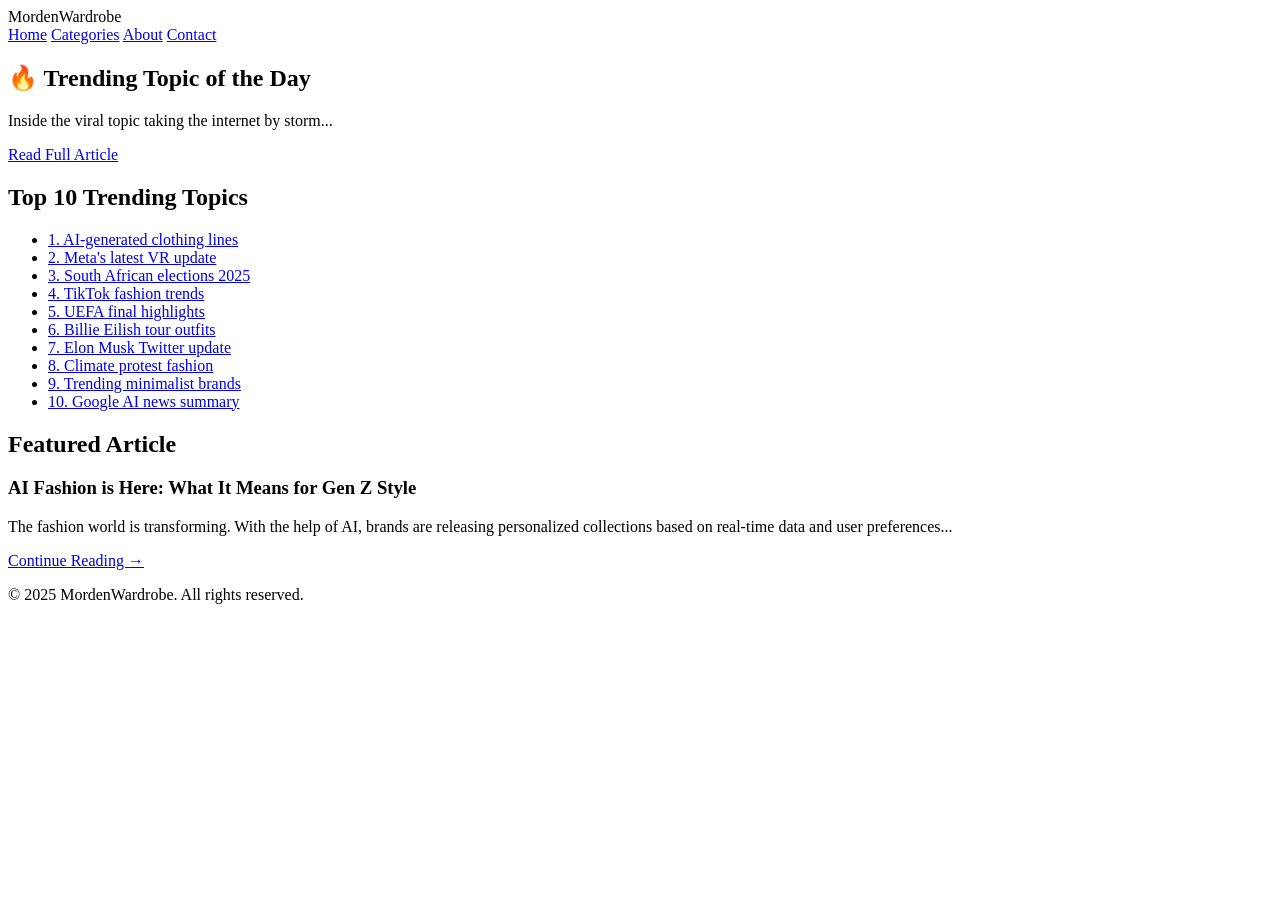
==== index.html @ 9d47760f "added file added file" ====
<!DOCTYPE html>
<html lang="en">
<head>
  <meta charset="UTF-8" />
  <meta name="viewport" content="width=device-width, initial-scale=1.0" />
  <title>MordenWardrobe — Trending Now</title>
  <link href="styles.css" rel="stylesheet" />
  <link rel="preconnect" href="https://fonts.googleapis.com">
  <link href="https://fonts.googleapis.com/css2?family=Inter:wght@400;700&display=swap" rel="stylesheet">
</head>
<body>
  <header>
    <div class="logo">MordenWardrobe</div>
    <nav>
      <a href="#">Home</a>
      <a href="#">Categories</a>
      <a href="#">About</a>
      <a href="#">Contact</a>
    </nav>
  </header>

  <section class="hero">
    <h1>🔥 Trending Topic of the Day</h1>
    <p class="hero-desc">Inside the viral topic taking the internet by storm...</p>
    <a class="read-more" href="#">Read Full Article</a>
  </section>

  <section class="trending-list">
    <h2>Top 10 Trending Topics</h2>
    <ul>
      <li><a href="#">1. AI-generated clothing lines</a></li>
      <li><a href="#">2. Meta's latest VR update</a></li>
      <li><a href="#">3. South African elections 2025</a></li>
      <li><a href="#">4. TikTok fashion trends</a></li>
      <li><a href="#">5. UEFA final highlights</a></li>
      <li><a href="#">6. Billie Eilish tour outfits</a></li>
      <li><a href="#">7. Elon Musk Twitter update</a></li>
      <li><a href="#">8. Climate protest fashion</a></li>
      <li><a href="#">9. Trending minimalist brands</a></li>
      <li><a href="#">10. Google AI news summary</a></li>
    </ul>
  </section>

  <section class="article-preview">
    <h2>Featured Article</h2>
    <h3>AI Fashion is Here: What It Means for Gen Z Style</h3>
    <p>The fashion world is transforming. With the help of AI, brands are releasing personalized collections based on real-time data and user preferences...</p>
    <a href="#">Continue Reading →</a>
  </section>

  <footer>
    <p>&copy; 2025 MordenWardrobe. All rights reserved.</p>
  </footer>
</body>
</html>
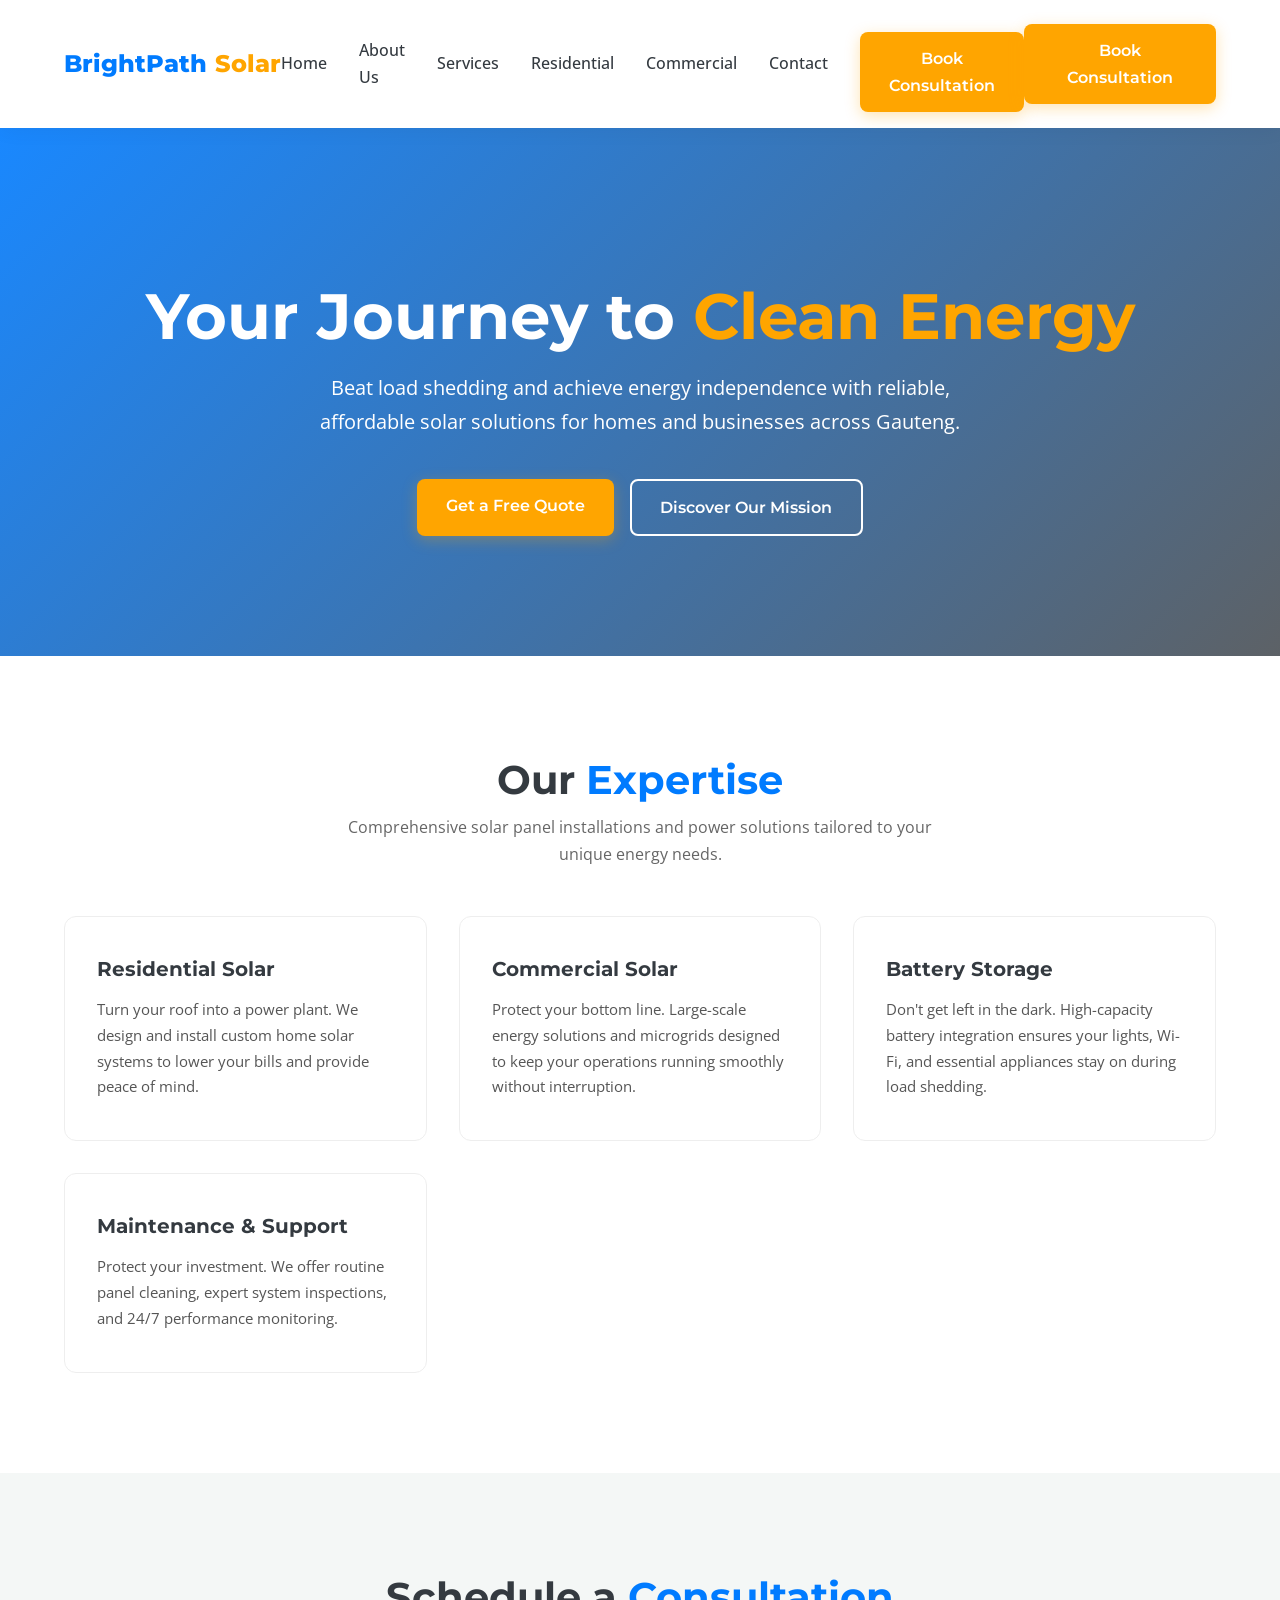
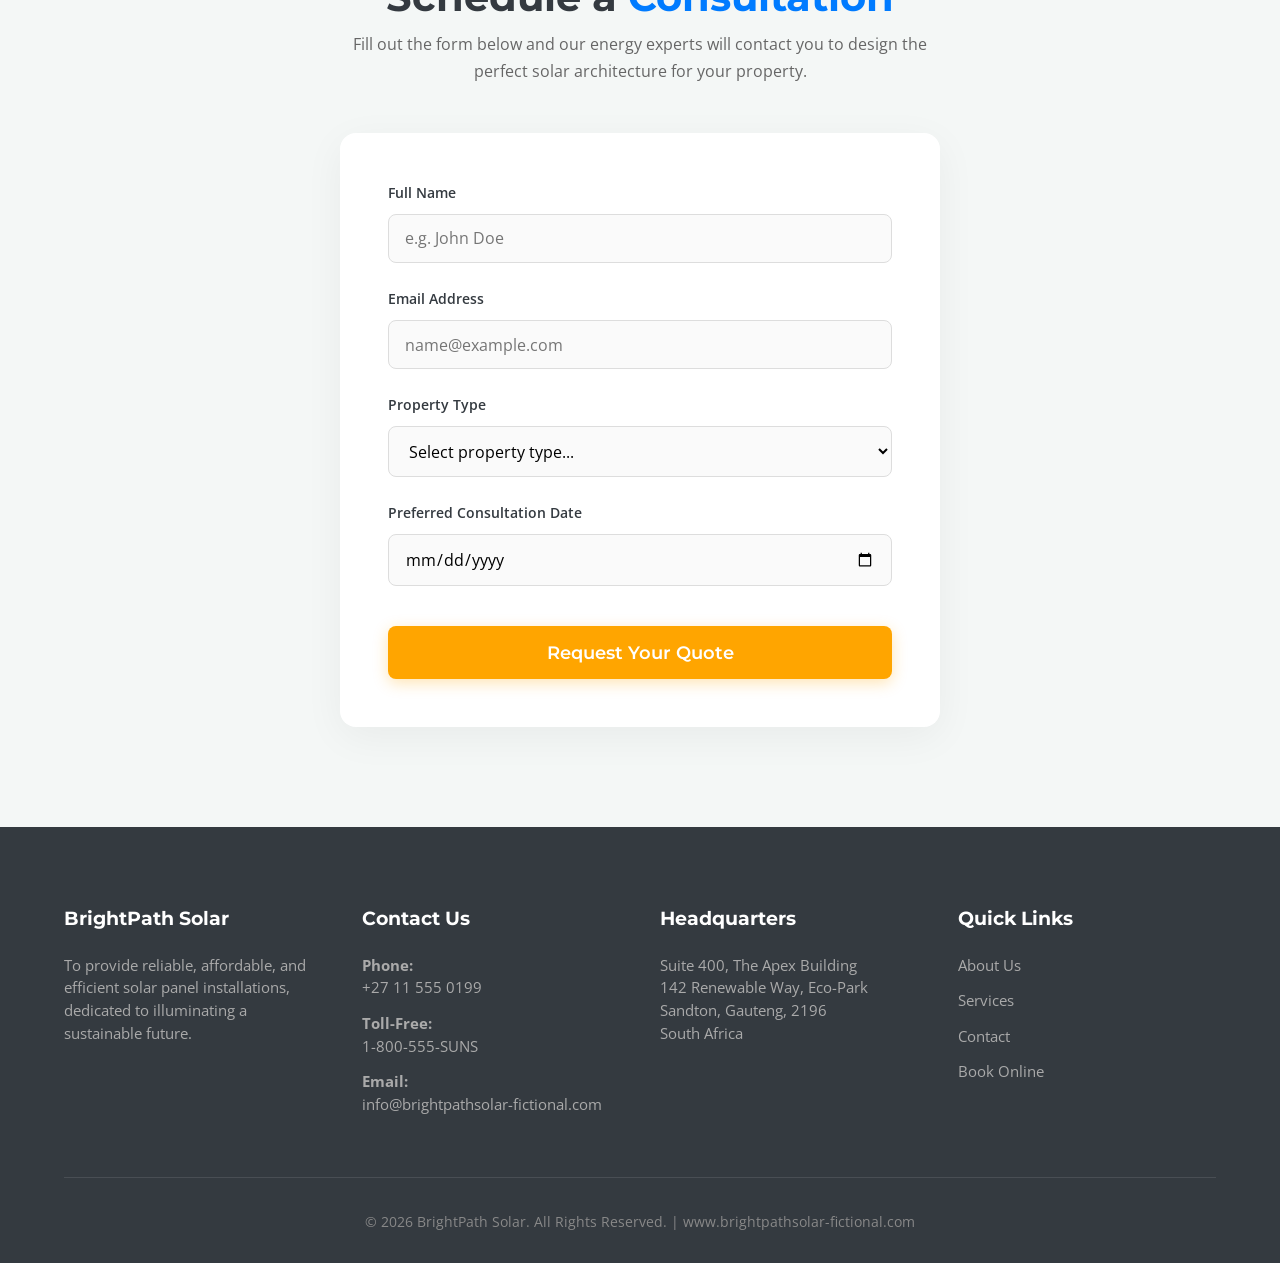
==== commit 1b860e0f: "Update index.html" ====
--- a/index.html
+++ b/index.html
@@ -1,55 +1,268 @@
 <!DOCTYPE html>
 <html lang="en">
 <head>
-  <meta charset="UTF-8" />
-  <meta name="viewport" content="width=device-width, initial-scale=1.0" />
-  <title>MordenWardrobe — Trending Now</title>
-  <link href="styles.css" rel="stylesheet" />
-  <link rel="preconnect" href="https://fonts.googleapis.com">
-  <link href="https://fonts.googleapis.com/css2?family=Inter:wght@400;700&display=swap" rel="stylesheet">
+    <meta charset="UTF-8">
+    <meta name="viewport" content="width=device-width, initial-scale=1.0">
+    <meta name="description" content="BrightPath Solar provides reliable, affordable, and efficient solar panel installations for homes and businesses in Gauteng. Start your journey to clean energy today.">
+    <meta name="keywords" content="Solar Panels, Solar Installation Sandton, Clean Energy Gauteng, Commercial Solar, Residential Solar, Load Shedding Battery Storage">
+    <meta name="author" content="BrightPath Solar">
+    <title>BrightPath Solar | Your Journey to Clean Energy</title>
+
+    <link rel="preconnect" href="https://fonts.googleapis.com">
+    <link rel="preconnect" href="https://fonts.gstatic.com" crossorigin>
+    <link href="https://fonts.googleapis.com/css2?family=Montserrat:wght@500;700;800&family=Open+Sans:wght@400;500;600&display=swap" rel="stylesheet">
+
+    <style>
+        /* Strong Branding & Variables */
+        :root {
+            --brand-blue: #007BFF;
+            --brand-orange: #FFA500;
+            --brand-green: #28A745;
+            --brand-gray: #343A40;
+            --light-bg: #F4F7F6;
+            --white: #FFFFFF;
+            --transition: all 0.3s ease-in-out;
+        }
+
+        /* Base Reset & Typography */
+        * { margin: 0; padding: 0; box-sizing: border-box; }
+        html { scroll-behavior: smooth; }
+        body { font-family: 'Open Sans', sans-serif; color: var(--brand-gray); line-height: 1.7; background-color: var(--white); overflow-x: hidden; }
+        h1, h2, h3, h4 { font-family: 'Montserrat', sans-serif; font-weight: 700; line-height: 1.2; }
+        a { text-decoration: none; color: inherit; transition: var(--transition); }
+        ul { list-style: none; }
+
+        /* Animations */
+        @keyframes fadeUp {
+            from { opacity: 0; transform: translateY(30px); }
+            to { opacity: 1; transform: translateY(0); }
+        }
+        .animate-up { animation: fadeUp 1s ease forwards; }
+
+        /* Buttons */
+        .btn { display: inline-block; padding: 0.8rem 1.8rem; border-radius: 8px; font-weight: 600; text-align: center; cursor: pointer; transition: var(--transition); border: none; font-family: 'Montserrat', sans-serif; }
+        .btn-primary { background-color: var(--brand-orange); color: var(--white); box-shadow: 0 4px 15px rgba(255, 165, 0, 0.3); }
+        .btn-primary:hover { background-color: #e69500; transform: translateY(-2px); box-shadow: 0 6px 20px rgba(255, 165, 0, 0.4); }
+        .btn-secondary { background-color: transparent; color: var(--white); border: 2px solid var(--white); }
+        .btn-secondary:hover { background-color: var(--white); color: var(--brand-gray); }
+
+        /* Navigation Header */
+        header { background-color: var(--white); padding: 1rem 5%; box-shadow: 0 2px 20px rgba(0,0,0,0.05); display: flex; justify-content: space-between; align-items: center; position: sticky; top: 0; z-index: 1000; }
+        .logo { font-size: 1.5rem; font-family: 'Montserrat', sans-serif; font-weight: 800; color: var(--brand-blue); display: flex; align-items: center; gap: 8px; z-index: 1001; }
+        .logo span { color: var(--brand-orange); }
+        
+        nav ul { display: flex; gap: 2rem; align-items: center; }
+        nav a { font-weight: 500; font-size: 1rem; color: var(--brand-gray); }
+        nav a:hover { color: var(--brand-blue); }
+        
+        .hamburger { display: none; flex-direction: column; gap: 5px; cursor: pointer; border: none; background: transparent; z-index: 1001; }
+        .hamburger span { width: 25px; height: 3px; background-color: var(--brand-gray); border-radius: 2px; transition: var(--transition); }
+
+        /* Hero Section */
+        .hero { position: relative; background: linear-gradient(135deg, rgba(0, 123, 255, 0.9), rgba(52, 58, 64, 0.8)), url('https://images.unsplash.com/photo-1509391366360-2e959784a276?auto=format&fit=crop&q=80') no-repeat center center/cover; color: var(--white); text-align: center; padding: 150px 5% 120px; }
+        .hero h1 { font-size: clamp(2.5rem, 5vw, 4rem); margin-bottom: 1rem; }
+        .hero h1 span { color: var(--brand-orange); }
+        .hero p { font-size: clamp(1rem, 2vw, 1.25rem); margin-bottom: 2.5rem; max-width: 700px; margin-inline: auto; font-weight: 400; }
+        .hero-buttons { display: flex; gap: 1rem; justify-content: center; flex-wrap: wrap; }
+
+        /* Section Global */
+        .section { padding: 100px 5%; }
+        .section-header { text-align: center; margin-bottom: 3rem; }
+        .section-header h2 { font-size: clamp(2rem, 4vw, 2.5rem); color: var(--brand-gray); }
+        .section-header h2 span { color: var(--brand-blue); }
+        .section-header p { color: #666; max-width: 600px; margin: 10px auto 0; }
+
+        /* Services Grid */
+        .grid { display: grid; grid-template-columns: repeat(auto-fit, minmax(280px, 1fr)); gap: 2rem; }
+        .card { background: var(--white); padding: 2.5rem 2rem; border-radius: 12px; text-align: left; transition: var(--transition); border: 1px solid #eee; position: relative; overflow: hidden; }
+        .card::before { content: ''; position: absolute; top: 0; left: 0; width: 100%; height: 4px; background: var(--brand-green); transform: scaleX(0); transform-origin: left; transition: var(--transition); }
+        .card:hover { transform: translateY(-5px); box-shadow: 0 15px 30px rgba(0,0,0,0.08); }
+        .card:hover::before { transform: scaleX(1); }
+        .card h3 { color: var(--brand-gray); margin-bottom: 1rem; font-size: 1.25rem; }
+        .card p { color: #555; font-size: 0.95rem; }
+
+        /* Booking Form */
+        .booking-section { background-color: var(--light-bg); }
+        .form-container { background: var(--white); padding: 3rem; border-radius: 16px; max-width: 600px; margin: 0 auto; box-shadow: 0 10px 40px rgba(0,0,0,0.05); }
+        .form-group { margin-bottom: 1.5rem; }
+        .form-group label { display: block; margin-bottom: 0.5rem; font-weight: 600; font-size: 0.9rem; color: var(--brand-gray); }
+        .form-group input, .form-group select { width: 100%; padding: 0.8rem 1rem; border: 1px solid #ddd; border-radius: 8px; font-family: 'Open Sans', sans-serif; font-size: 1rem; transition: var(--transition); background-color: #fafafa; }
+        .form-group input:focus, .form-group select:focus { outline: none; border-color: var(--brand-blue); background-color: var(--white); box-shadow: 0 0 0 3px rgba(0, 123, 255, 0.1); }
+        .form-btn { width: 100%; font-size: 1.1rem; padding: 1rem; margin-top: 1rem; }
+
+        /* Footer */
+        footer { background-color: var(--brand-gray); color: var(--white); padding: 80px 5% 30px; }
+        .footer-grid { display: grid; grid-template-columns: repeat(auto-fit, minmax(200px, 1fr)); gap: 2.5rem; margin-bottom: 3rem; }
+        .footer-grid h4 { color: var(--white); margin-bottom: 1.5rem; font-size: 1.2rem; }
+        .footer-grid p, .footer-grid a { color: #aaa; font-size: 0.95rem; margin-bottom: 0.8rem; display: block; line-height: 1.5; }
+        .footer-grid a:hover { color: var(--brand-orange); padding-left: 5px; }
+        .copyright { text-align: center; padding-top: 2rem; border-top: 1px solid rgba(255,255,255,0.1); color: #888; font-size: 0.85rem; }
+
+        /* Mobile Optimization (Media Queries) */
+        @media (max-width: 991px) {
+            .hero { padding: 120px 5% 80px; }
+            .section { padding: 80px 5%; }
+            .form-container { padding: 2rem; }
+        }
+
+        @media (max-width: 768px) {
+            .hamburger { display: flex; }
+            
+            nav { position: fixed; top: 0; left: 100%; width: 100%; height: 100vh; background-color: var(--white); display: flex; flex-direction: column; justify-content: center; align-items: center; transition: var(--transition); z-index: 1000; }
+            nav.active { left: 0; }
+            nav ul { flex-direction: column; gap: 2rem; text-align: center; }
+            nav a { font-size: 1.5rem; font-family: 'Montserrat', sans-serif; font-weight: 600; }
+            
+            .header-cta { display: none; } /* Hide book button in header on mobile to save space */
+            
+            /* Hamburger animation classes */
+            .hamburger.active span:nth-child(1) { transform: translateY(8px) rotate(45deg); }
+            .hamburger.active span:nth-child(2) { opacity: 0; }
+            .hamburger.active span:nth-child(3) { transform: translateY(-8px) rotate(-45deg); }
+        }
+    </style>
 </head>
 <body>
-  <header>
-    <div class="logo">MordenWardrobe</div>
-    <nav>
-      <a href="#">Home</a>
-      <a href="#">Categories</a>
-      <a href="#">About</a>
-      <a href="#">Contact</a>
-    </nav>
-  </header>
-
-  <section class="hero">
-    <h1>🔥 Trending Topic of the Day</h1>
-    <p class="hero-desc">Inside the viral topic taking the internet by storm...</p>
-    <a class="read-more" href="#">Read Full Article</a>
-  </section>
-
-  <section class="trending-list">
-    <h2>Top 10 Trending Topics</h2>
-    <ul>
-      <li><a href="#">1. AI-generated clothing lines</a></li>
-      <li><a href="#">2. Meta's latest VR update</a></li>
-      <li><a href="#">3. South African elections 2025</a></li>
-      <li><a href="#">4. TikTok fashion trends</a></li>
-      <li><a href="#">5. UEFA final highlights</a></li>
-      <li><a href="#">6. Billie Eilish tour outfits</a></li>
-      <li><a href="#">7. Elon Musk Twitter update</a></li>
-      <li><a href="#">8. Climate protest fashion</a></li>
-      <li><a href="#">9. Trending minimalist brands</a></li>
-      <li><a href="#">10. Google AI news summary</a></li>
-    </ul>
-  </section>
-
-  <section class="article-preview">
-    <h2>Featured Article</h2>
-    <h3>AI Fashion is Here: What It Means for Gen Z Style</h3>
-    <p>The fashion world is transforming. With the help of AI, brands are releasing personalized collections based on real-time data and user preferences...</p>
-    <a href="#">Continue Reading →</a>
-  </section>
-
-  <footer>
-    <p>&copy; 2025 MordenWardrobe. All rights reserved.</p>
-  </footer>
+
+    <header>
+        <a href="index.html" class="logo">BrightPath <span>Solar</span></a>
+        
+        <nav id="nav-menu">
+            <ul>
+                <li><a href="index.html">Home</a></li>
+                <li><a href="about.html">About Us</a></li>
+                <li><a href="services.html">Services</a></li>
+                <li><a href="residential.html">Residential</a></li>
+                <li><a href="commercial.html">Commercial</a></li>
+                <li><a href="contact.html">Contact</a></li>
+                <li style="display: block; margin-top: 1rem;" class="mobile-cta-wrapper">
+                    <a href="#booking" class="btn btn-primary" onclick="toggleMenu()">Book Consultation</a>
+                </li>
+            </ul>
+        </nav>
+
+        <a href="#booking" class="btn btn-primary header-cta">Book Consultation</a>
+        
+        <button class="hamburger" id="hamburger" aria-label="Toggle menu">
+            <span></span>
+            <span></span>
+            <span></span>
+        </button>
+    </header>
+
+    <section class="hero">
+        <div class="animate-up">
+            <h1>Your Journey to <span>Clean Energy</span></h1>
+            <p>Beat load shedding and achieve energy independence with reliable, affordable solar solutions for homes and businesses across Gauteng.</p>
+            <div class="hero-buttons">
+                <a href="#booking" class="btn btn-primary">Get a Free Quote</a>
+                <a href="about.html" class="btn btn-secondary">Discover Our Mission</a>
+            </div>
+        </div>
+    </section>
+
+    <section class="section">
+        <div class="section-header animate-up">
+            <h2>Our <span>Expertise</span></h2>
+            <p>Comprehensive solar panel installations and power solutions tailored to your unique energy needs.</p>
+        </div>
+        <div class="grid animate-up">
+            <div class="card">
+                <h3>Residential Solar</h3>
+                <p>Turn your roof into a power plant. We design and install custom home solar systems to lower your bills and provide peace of mind.</p>
+            </div>
+            <div class="card">
+                <h3>Commercial Solar</h3>
+                <p>Protect your bottom line. Large-scale energy solutions and microgrids designed to keep your operations running smoothly without interruption.</p>
+            </div>
+            <div class="card">
+                <h3>Battery Storage</h3>
+                <p>Don't get left in the dark. High-capacity battery integration ensures your lights, Wi-Fi, and essential appliances stay on during load shedding.</p>
+            </div>
+            <div class="card">
+                <h3>Maintenance & Support</h3>
+                <p>Protect your investment. We offer routine panel cleaning, expert system inspections, and 24/7 performance monitoring.</p>
+            </div>
+        </div>
+    </section>
+
+    <section id="booking" class="section booking-section">
+        <div class="section-header animate-up">
+            <h2>Schedule a <span>Consultation</span></h2>
+            <p>Fill out the form below and our energy experts will contact you to design the perfect solar architecture for your property.</p>
+        </div>
+        
+        <div class="form-container animate-up">
+            <form action="#" method="POST">
+                <div class="form-group">
+                    <label for="name">Full Name</label>
+                    <input type="text" id="name" name="name" required placeholder="e.g. John Doe">
+                </div>
+                <div class="form-group">
+                    <label for="email">Email Address</label>
+                    <input type="email" id="email" name="email" required placeholder="name@example.com">
+                </div>
+                <div class="form-group">
+                    <label for="property">Property Type</label>
+                    <select id="property" name="property">
+                        <option value="" disabled selected>Select property type...</option>
+                        <option value="residential">Residential Home</option>
+                        <option value="commercial">Commercial Business</option>
+                    </select>
+                </div>
+                <div class="form-group">
+                    <label for="date">Preferred Consultation Date</label>
+                    <input type="date" id="date" name="date" required>
+                </div>
+                <button type="submit" class="btn btn-primary form-btn">Request Your Quote</button>
+            </form>
+        </div>
+    </section>
+
+    <footer>
+        <div class="footer-grid">
+            <div>
+                <h4>BrightPath Solar</h4>
+                <p>To provide reliable, affordable, and efficient solar panel installations, dedicated to illuminating a sustainable future.</p>
+            </div>
+            <div>
+                <h4>Contact Us</h4>
+                <p><strong>Phone:</strong> <a href="tel:+27115550199">+27 11 555 0199</a></p>
+                <p><strong>Toll-Free:</strong> <a href="tel:18005557867">1-800-555-SUNS</a></p>
+                <p><strong>Email:</strong> <a href="mailto:info@brightpathsolar-fictional.com">info@brightpathsolar-fictional.com</a></p>
+            </div>
+            <div>
+                <h4>Headquarters</h4>
+                <p>Suite 400, The Apex Building<br>
+                142 Renewable Way, Eco-Park<br>
+                Sandton, Gauteng, 2196<br>
+                South Africa</p>
+            </div>
+            <div>
+                <h4>Quick Links</h4>
+                <a href="about.html">About Us</a>
+                <a href="services.html">Services</a>
+                <a href="contact.html">Contact</a>
+                <a href="#booking">Book Online</a>
+            </div>
+        </div>
+        <div class="copyright">
+            &copy; 2026 BrightPath Solar. All Rights Reserved. | www.brightpathsolar-fictional.com
+        </div>
+    </footer>
+
+    <script>
+        const hamburger = document.getElementById('hamburger');
+        const navMenu = document.getElementById('nav-menu');
+
+        function toggleMenu() {
+            hamburger.classList.toggle('active');
+            navMenu.classList.toggle('active');
+            // Prevent scrolling when menu is open
+            document.body.style.overflow = navMenu.classList.contains('active') ? 'hidden' : 'auto';
+        }
+
+        hamburger.addEventListener('click', toggleMenu);
+    </script>
 </body>
 </html>
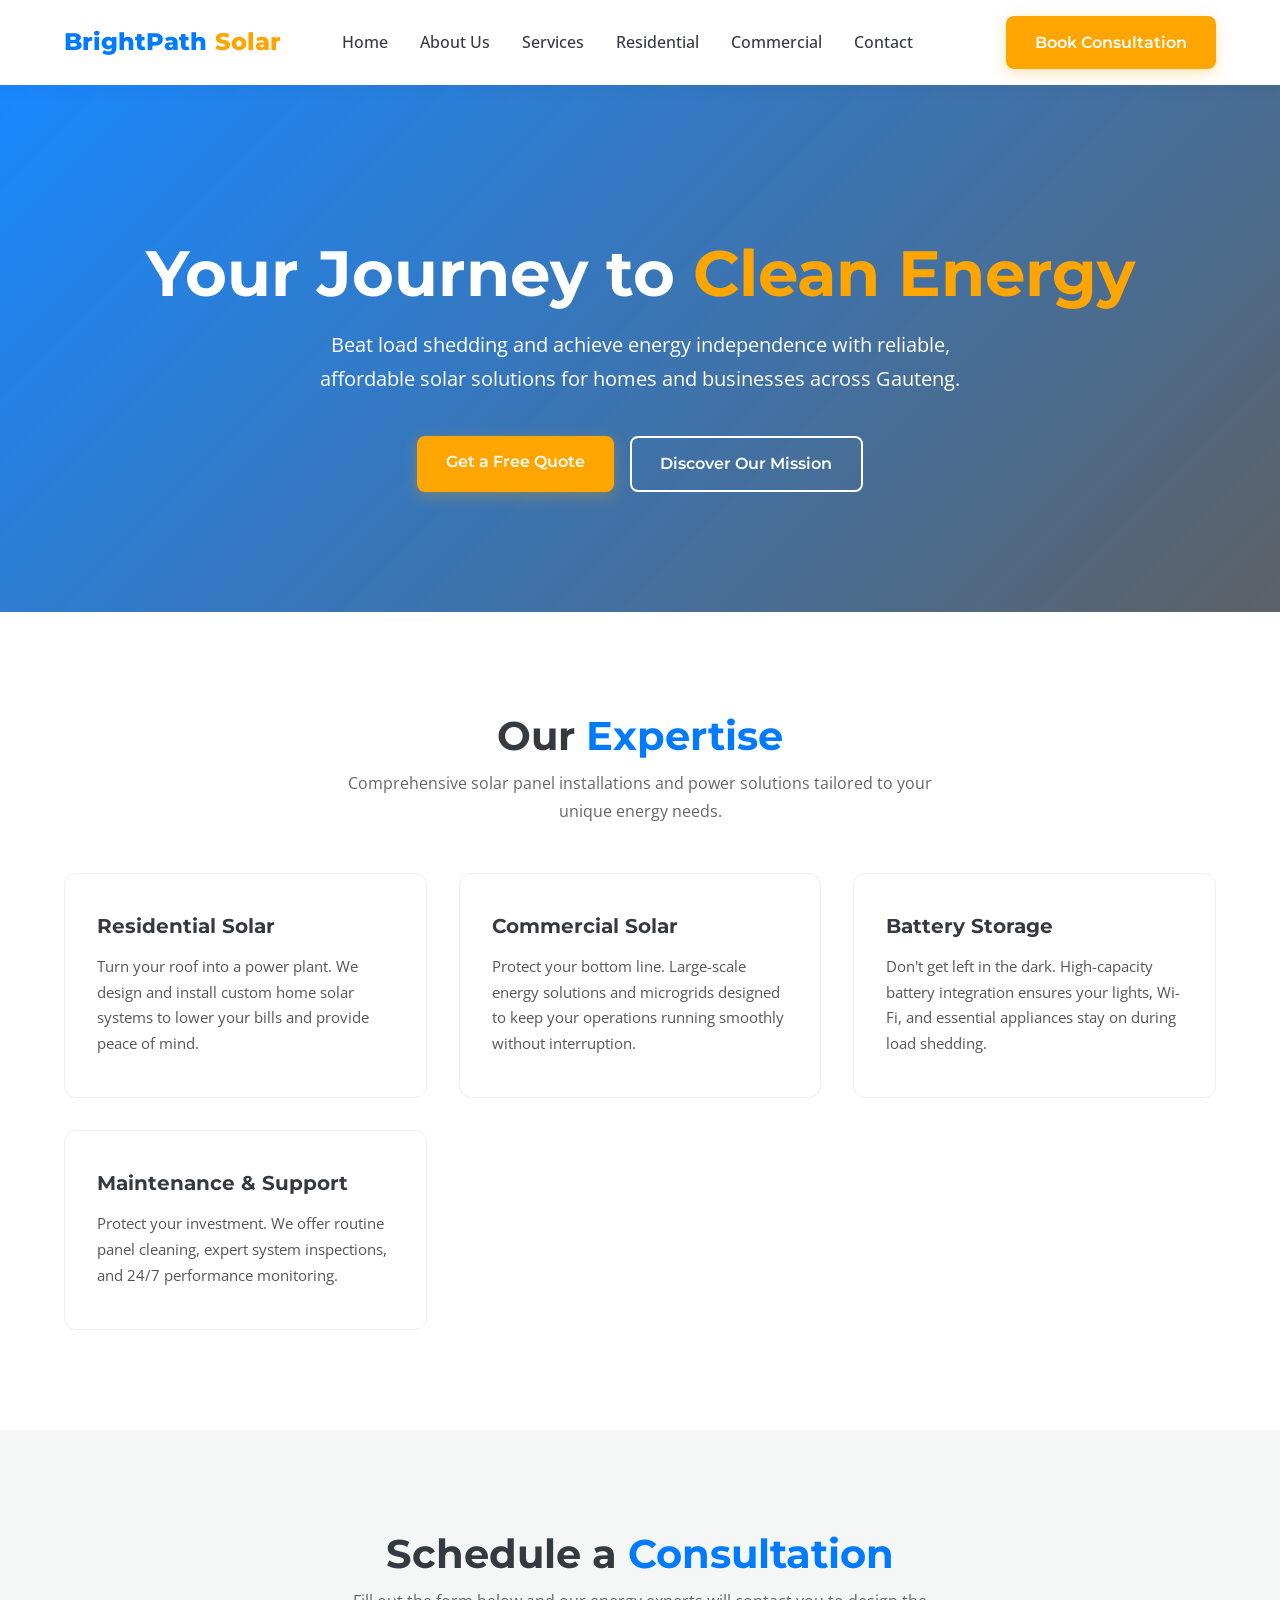
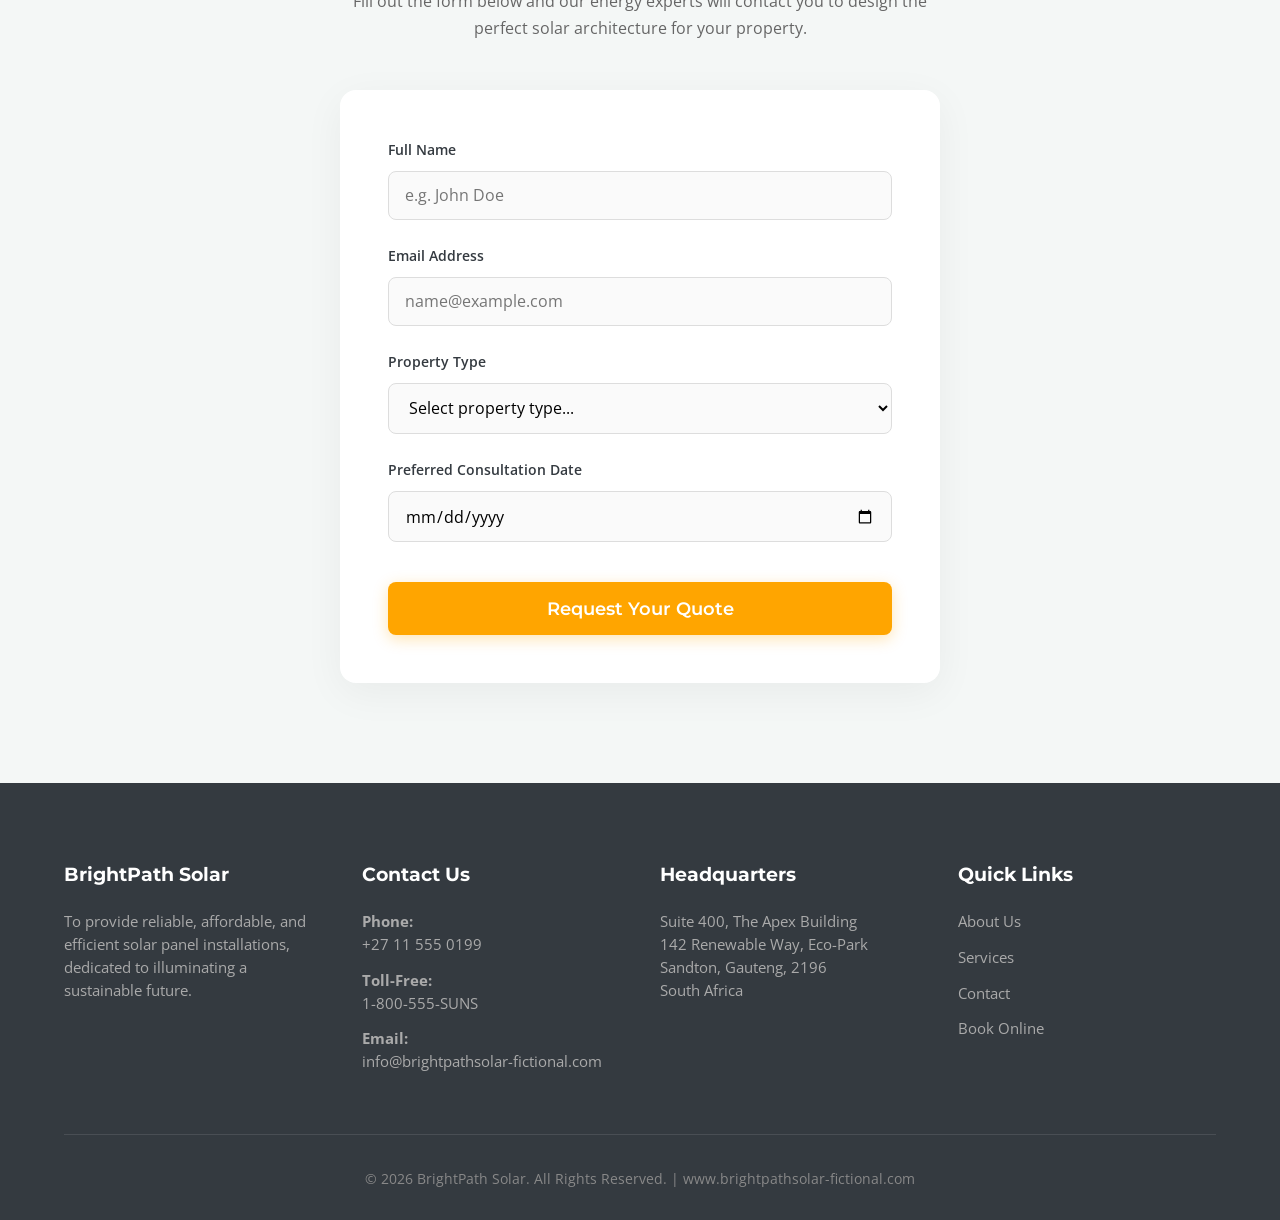
==== commit 5d8ac4b0: "Remove Book Consultation button from mobile menu Removed the Book Consultation button from the mobil" ====
--- a/index.html
+++ b/index.html
@@ -135,9 +135,7 @@
                 <li><a href="residential.html">Residential</a></li>
                 <li><a href="commercial.html">Commercial</a></li>
                 <li><a href="contact.html">Contact</a></li>
-                <li style="display: block; margin-top: 1rem;" class="mobile-cta-wrapper">
-                    <a href="#booking" class="btn btn-primary" onclick="toggleMenu()">Book Consultation</a>
-                </li>
+                <li style="display: block; margin-top: 1rem;" class="mobile-cta-wrapper"></li>
             </ul>
         </nav>
 
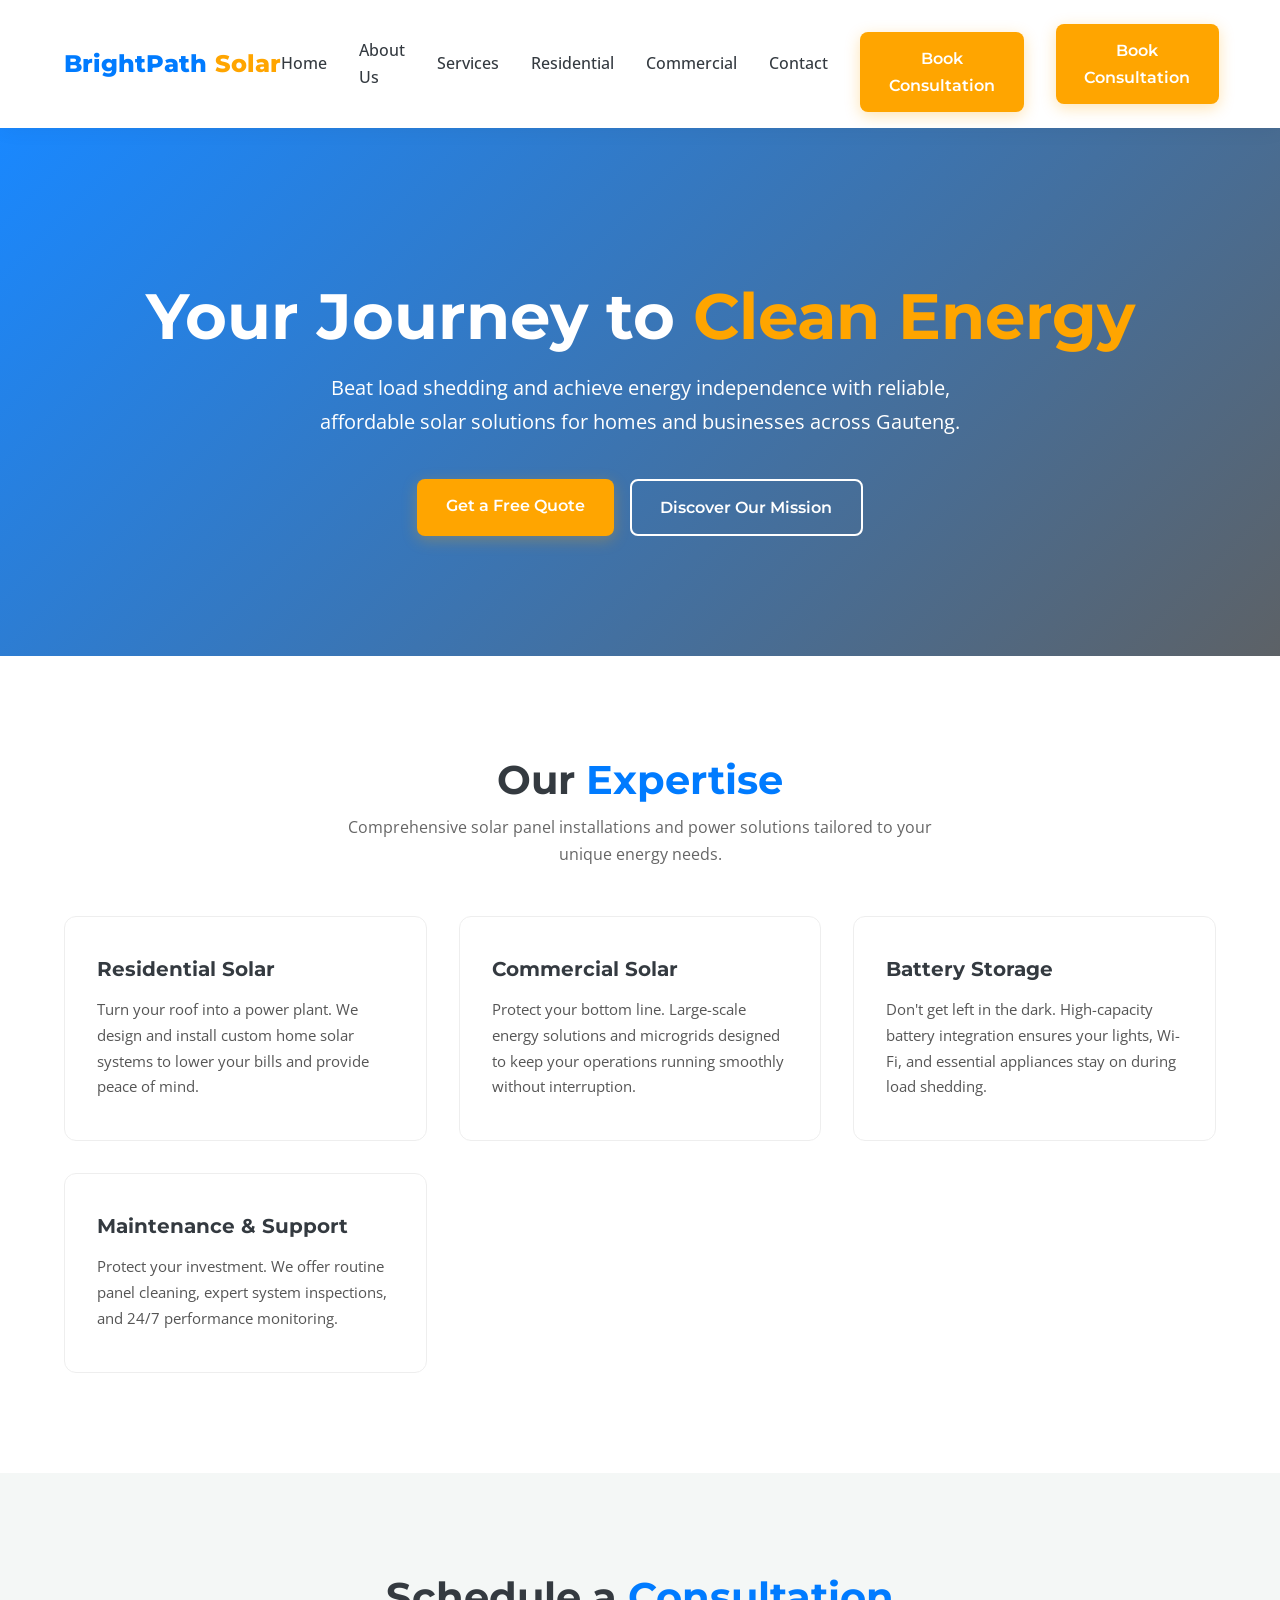
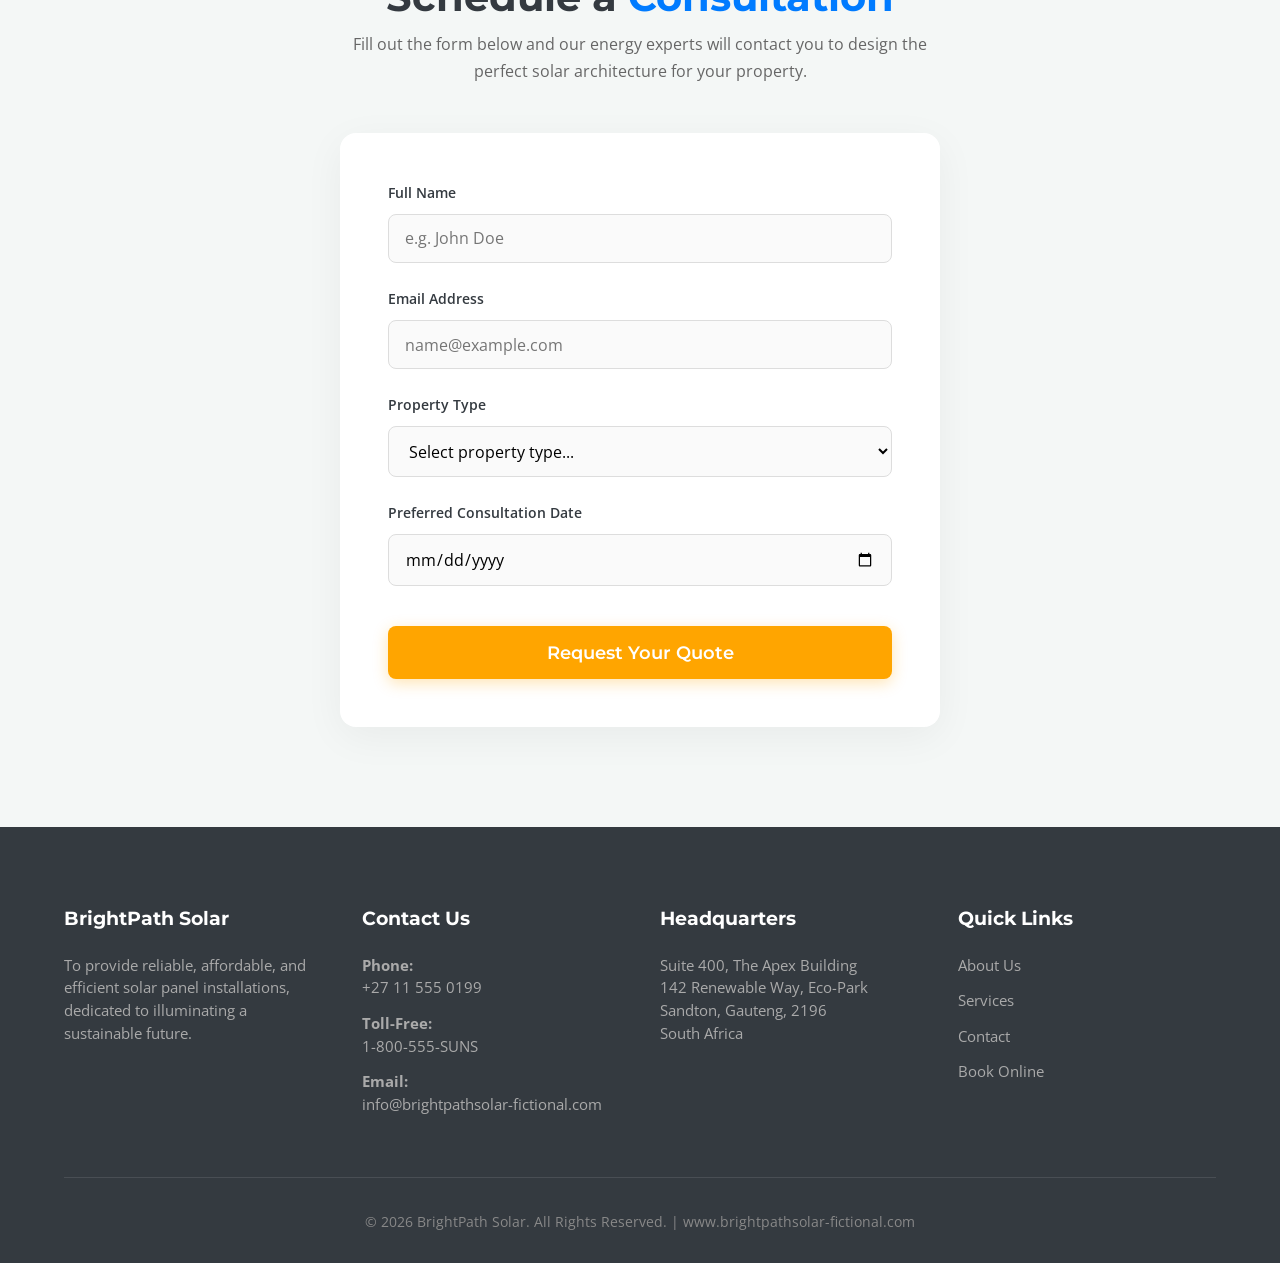
==== commit d5e84ca6: "Add 'Book Consultation' button to mobile menu" ====
--- a/index.html
+++ b/index.html
@@ -135,7 +135,12 @@
                 <li><a href="residential.html">Residential</a></li>
                 <li><a href="commercial.html">Commercial</a></li>
                 <li><a href="contact.html">Contact</a></li>
-                <li style="display: block; margin-top: 1rem;" class="mobile-cta-wrapper"></li>
+                <li style="display: block; margin-top: 1rem;" class="mobile-cta-wrapper">
+                    <a href="#booking" class="btn btn-primary" onclick="toggleMenu()">Book Consultation</a>
+                </li>
+                <li style="display: block; margin-top: 1rem;" class="mobile-cta-wrapper">
+                </li>
+                
             </ul>
         </nav>
 
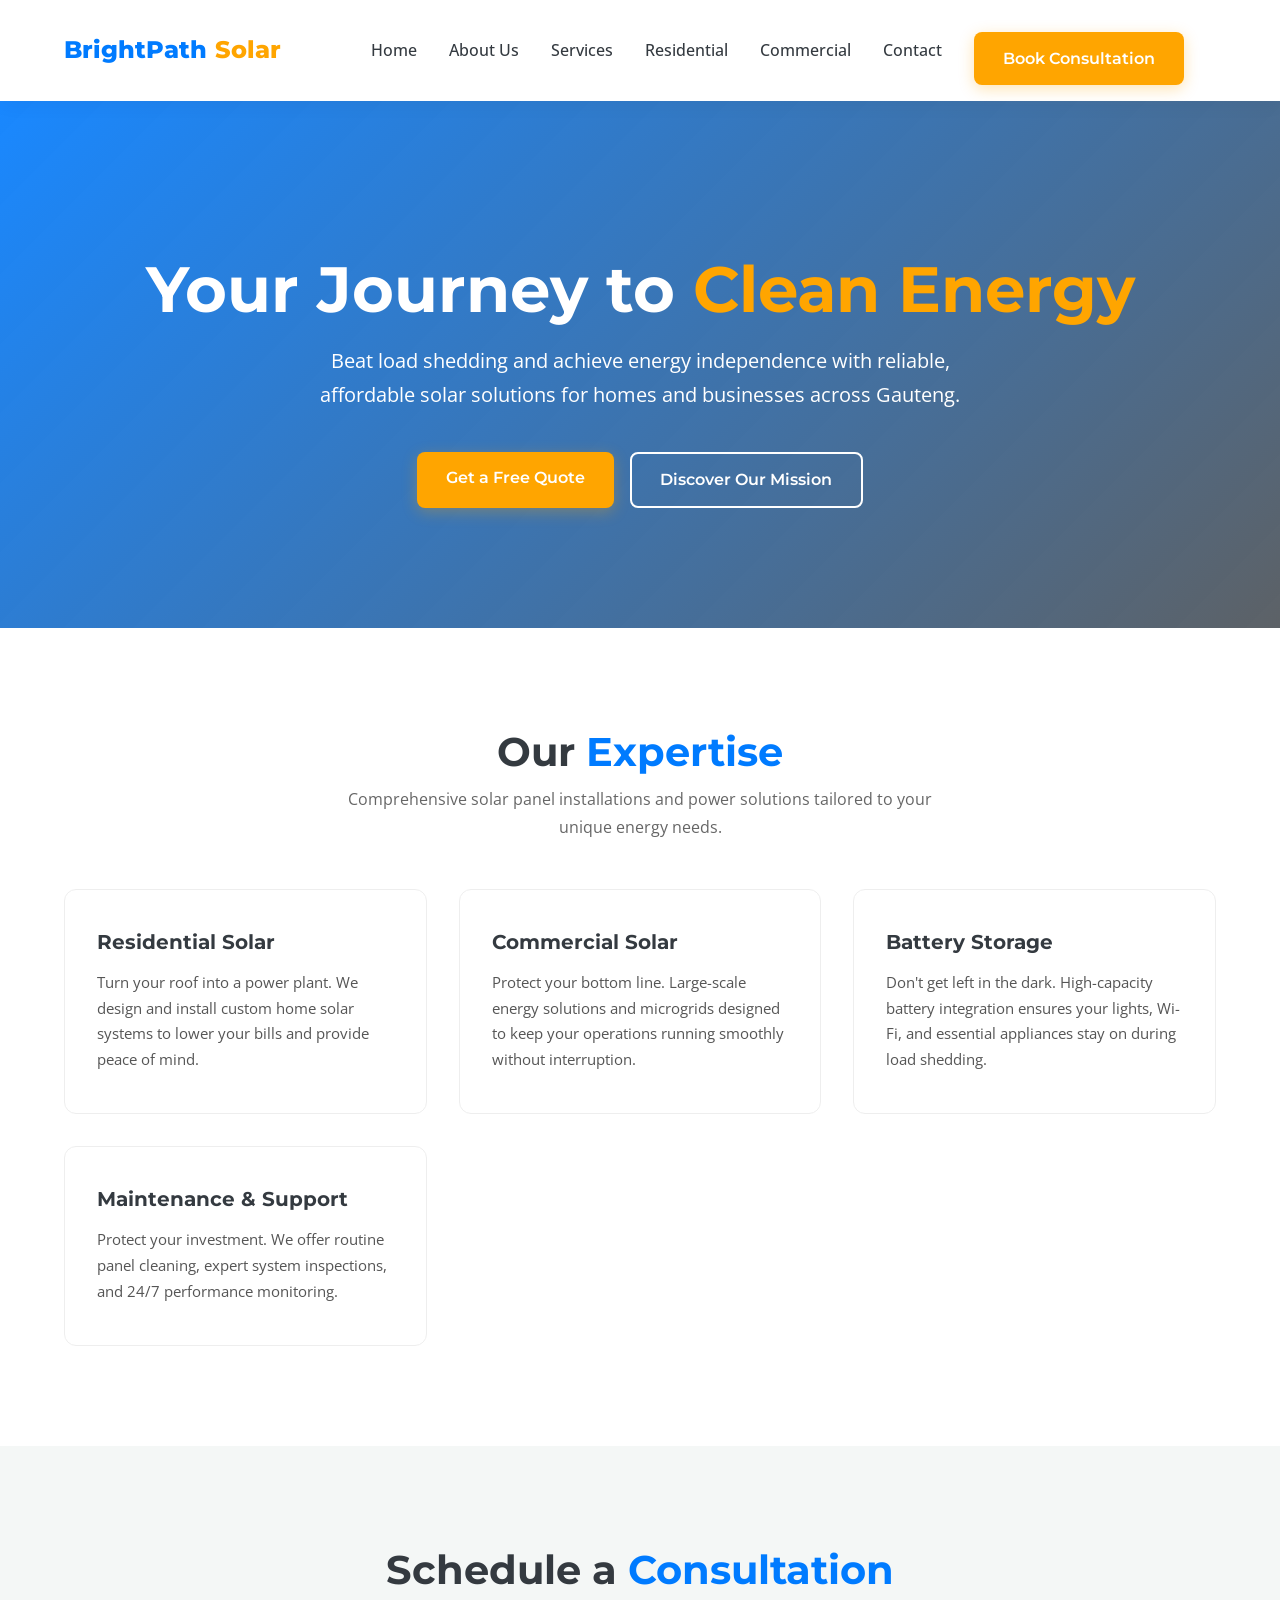
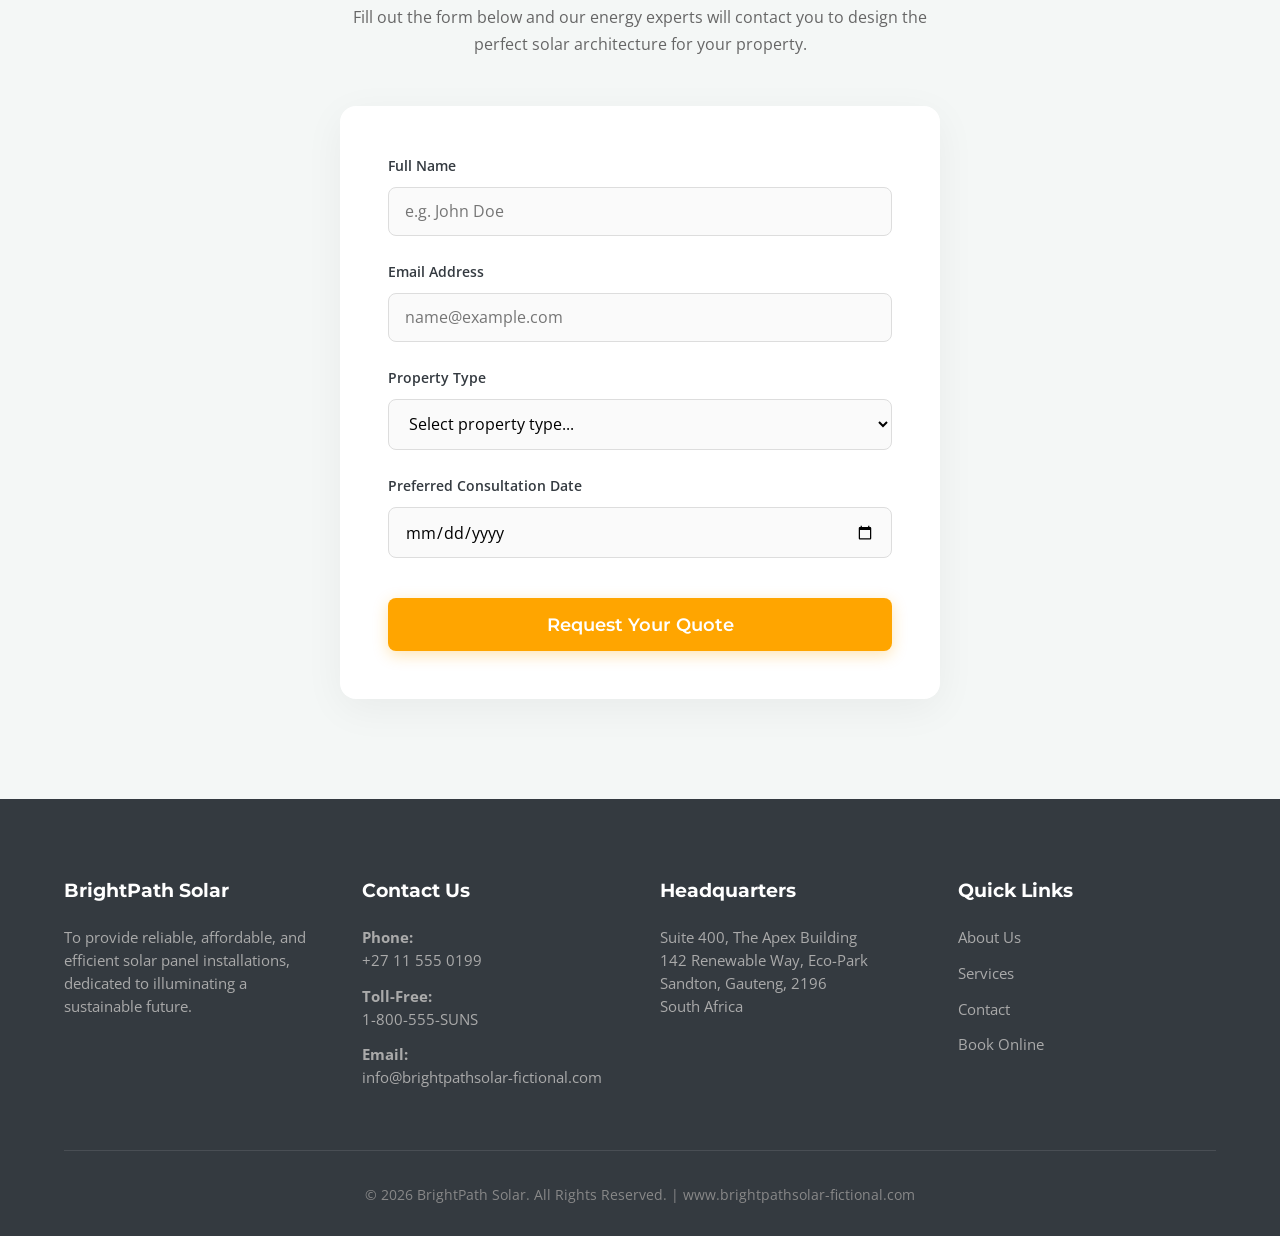
==== commit 981dd38e: "Remove Book Consultation link from index.html" ====
--- a/index.html
+++ b/index.html
@@ -144,7 +144,6 @@
             </ul>
         </nav>
 
-        <a href="#booking" class="btn btn-primary header-cta">Book Consultation</a>
         
         <button class="hamburger" id="hamburger" aria-label="Toggle menu">
             <span></span>
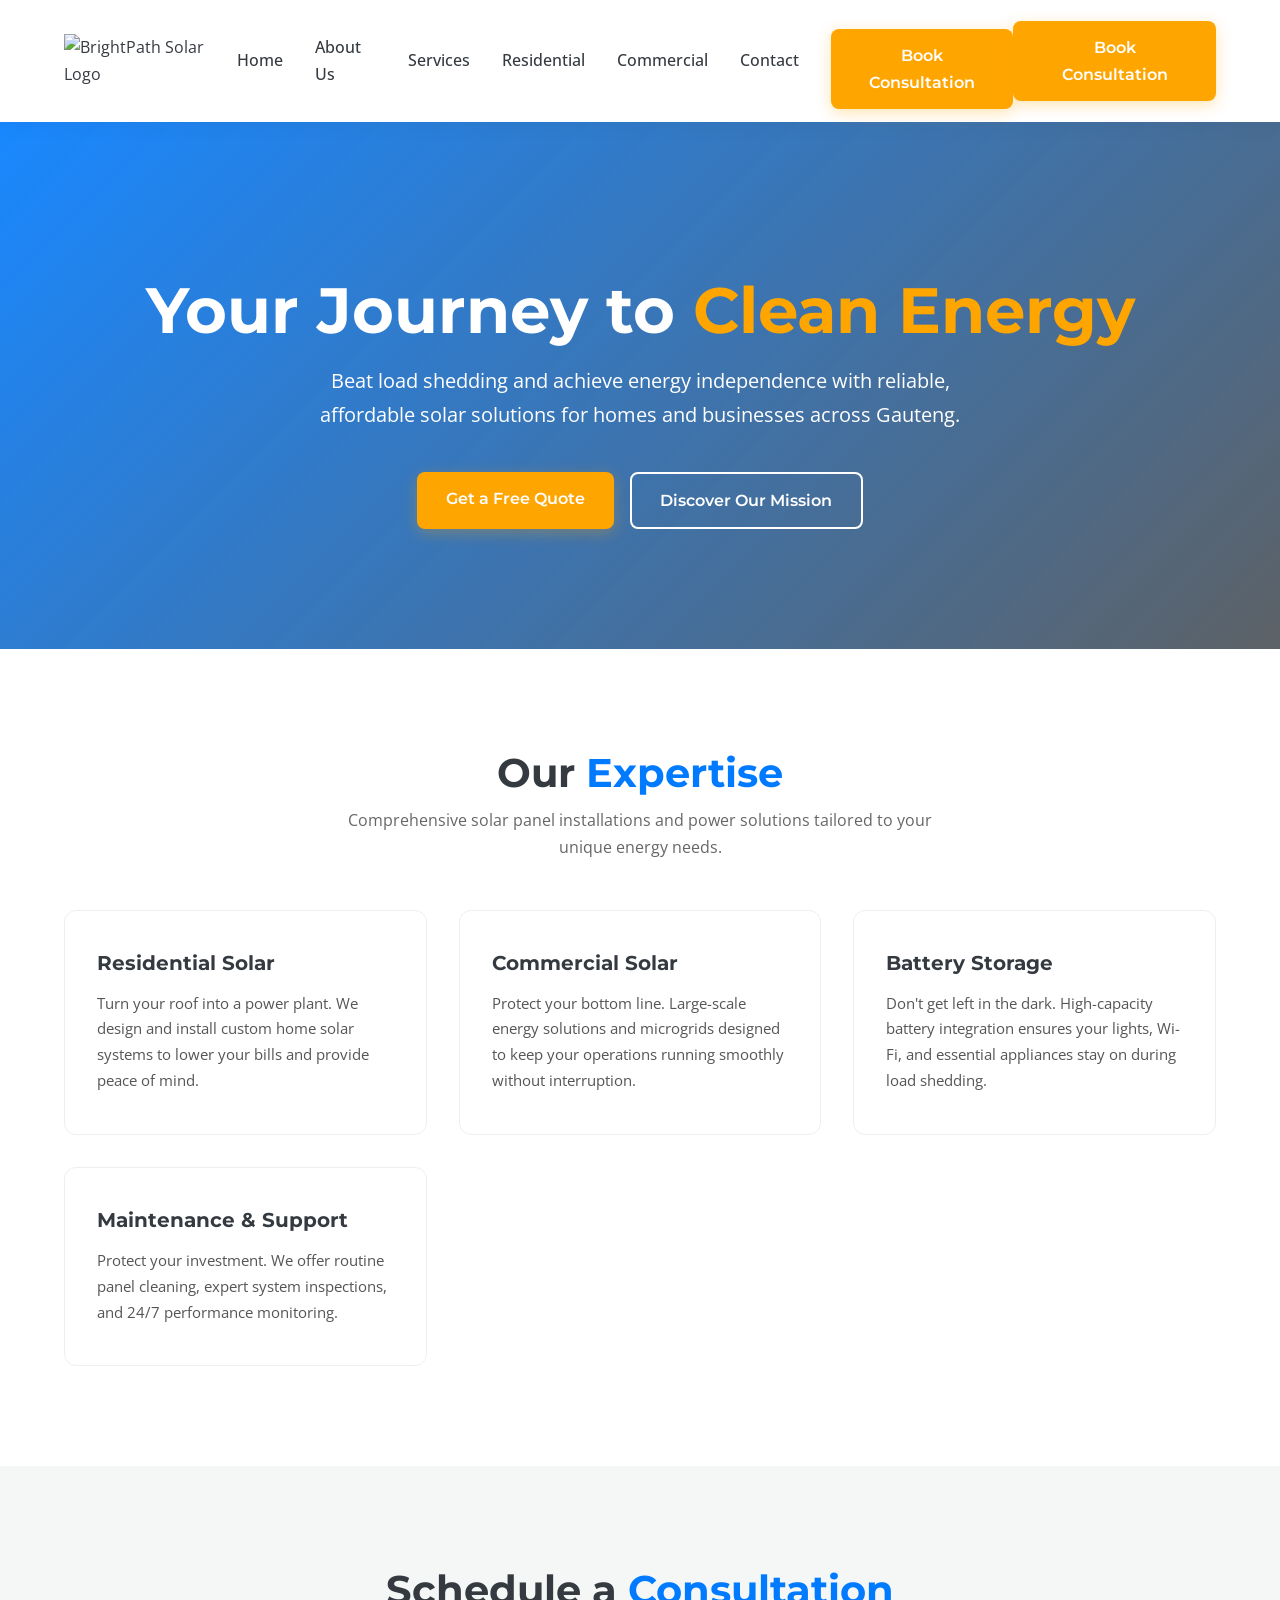
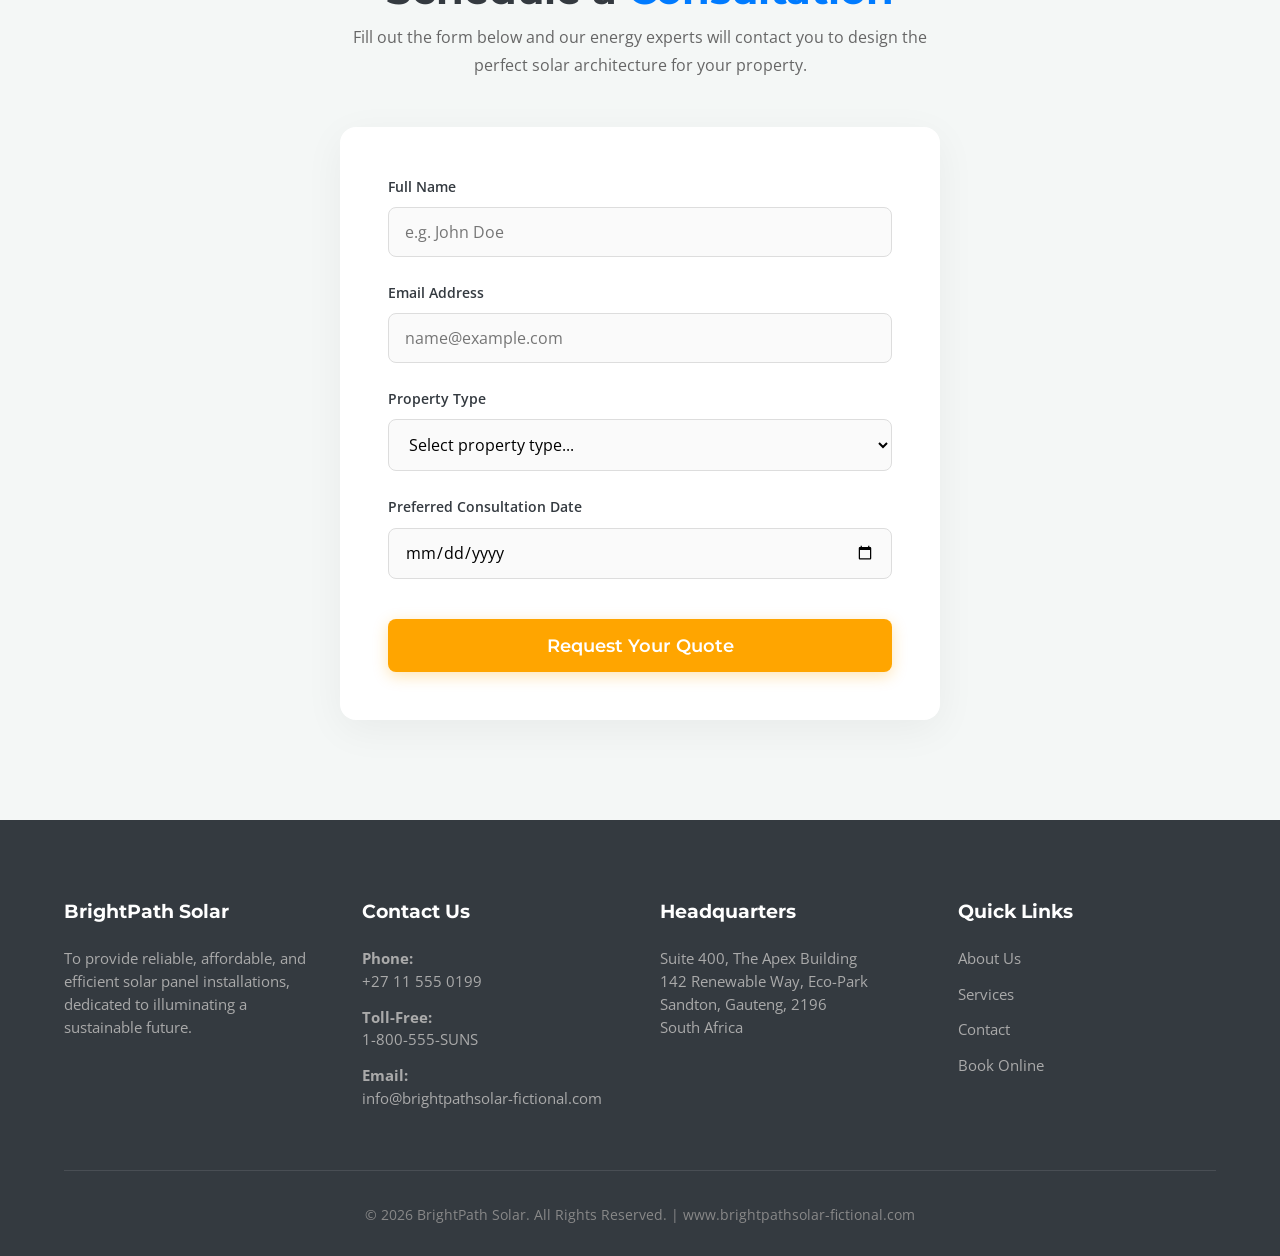
==== commit ee40e2cd: "Replace logo text with image in header Updated the header to include a logo image and adjusted style" ====
--- a/index.html
+++ b/index.html
@@ -46,10 +46,10 @@
         .btn-secondary { background-color: transparent; color: var(--white); border: 2px solid var(--white); }
         .btn-secondary:hover { background-color: var(--white); color: var(--brand-gray); }
 
-        /* Navigation Header */
-        header { background-color: var(--white); padding: 1rem 5%; box-shadow: 0 2px 20px rgba(0,0,0,0.05); display: flex; justify-content: space-between; align-items: center; position: sticky; top: 0; z-index: 1000; }
-        .logo { font-size: 1.5rem; font-family: 'Montserrat', sans-serif; font-weight: 800; color: var(--brand-blue); display: flex; align-items: center; gap: 8px; z-index: 1001; }
-        .logo span { color: var(--brand-orange); }
+        /* Navigation Header with Logo Image */
+        header { background-color: var(--white); padding: 0.8rem 5%; box-shadow: 0 2px 20px rgba(0,0,0,0.05); display: flex; justify-content: space-between; align-items: center; position: sticky; top: 0; z-index: 1000; height: auto; }
+        .logo { display: flex; align-items: center; max-width: 250px; z-index: 1001; }
+        .logo img { max-height: 70px; width: auto; display: block; object-fit: contain; }
         
         nav ul { display: flex; gap: 2rem; align-items: center; }
         nav a { font-weight: 500; font-size: 1rem; color: var(--brand-gray); }
@@ -103,10 +103,12 @@
             .hero { padding: 120px 5% 80px; }
             .section { padding: 80px 5%; }
             .form-container { padding: 2rem; }
+            .logo img { max-height: 60px; }
         }
 
         @media (max-width: 768px) {
             .hamburger { display: flex; }
+            header { padding: 0.8rem 5%; }
             
             nav { position: fixed; top: 0; left: 100%; width: 100%; height: 100vh; background-color: var(--white); display: flex; flex-direction: column; justify-content: center; align-items: center; transition: var(--transition); z-index: 1000; }
             nav.active { left: 0; }
@@ -119,13 +121,17 @@
             .hamburger.active span:nth-child(1) { transform: translateY(8px) rotate(45deg); }
             .hamburger.active span:nth-child(2) { opacity: 0; }
             .hamburger.active span:nth-child(3) { transform: translateY(-8px) rotate(-45deg); }
+            
+            .logo img { max-height: 55px; }
         }
     </style>
 </head>
 <body>
 
     <header>
-        <a href="index.html" class="logo">BrightPath <span>Solar</span></a>
+        <a href="index.html" class="logo">
+            <img src="logo.jpg" alt="BrightPath Solar Logo" title="BrightPath Solar">
+        </a>
         
         <nav id="nav-menu">
             <ul>
@@ -138,12 +144,10 @@
                 <li style="display: block; margin-top: 1rem;" class="mobile-cta-wrapper">
                     <a href="#booking" class="btn btn-primary" onclick="toggleMenu()">Book Consultation</a>
                 </li>
-                <li style="display: block; margin-top: 1rem;" class="mobile-cta-wrapper">
-                </li>
-                
             </ul>
         </nav>
 
+        <a href="#booking" class="btn btn-primary header-cta">Book Consultation</a>
         
         <button class="hamburger" id="hamburger" aria-label="Toggle menu">
             <span></span>
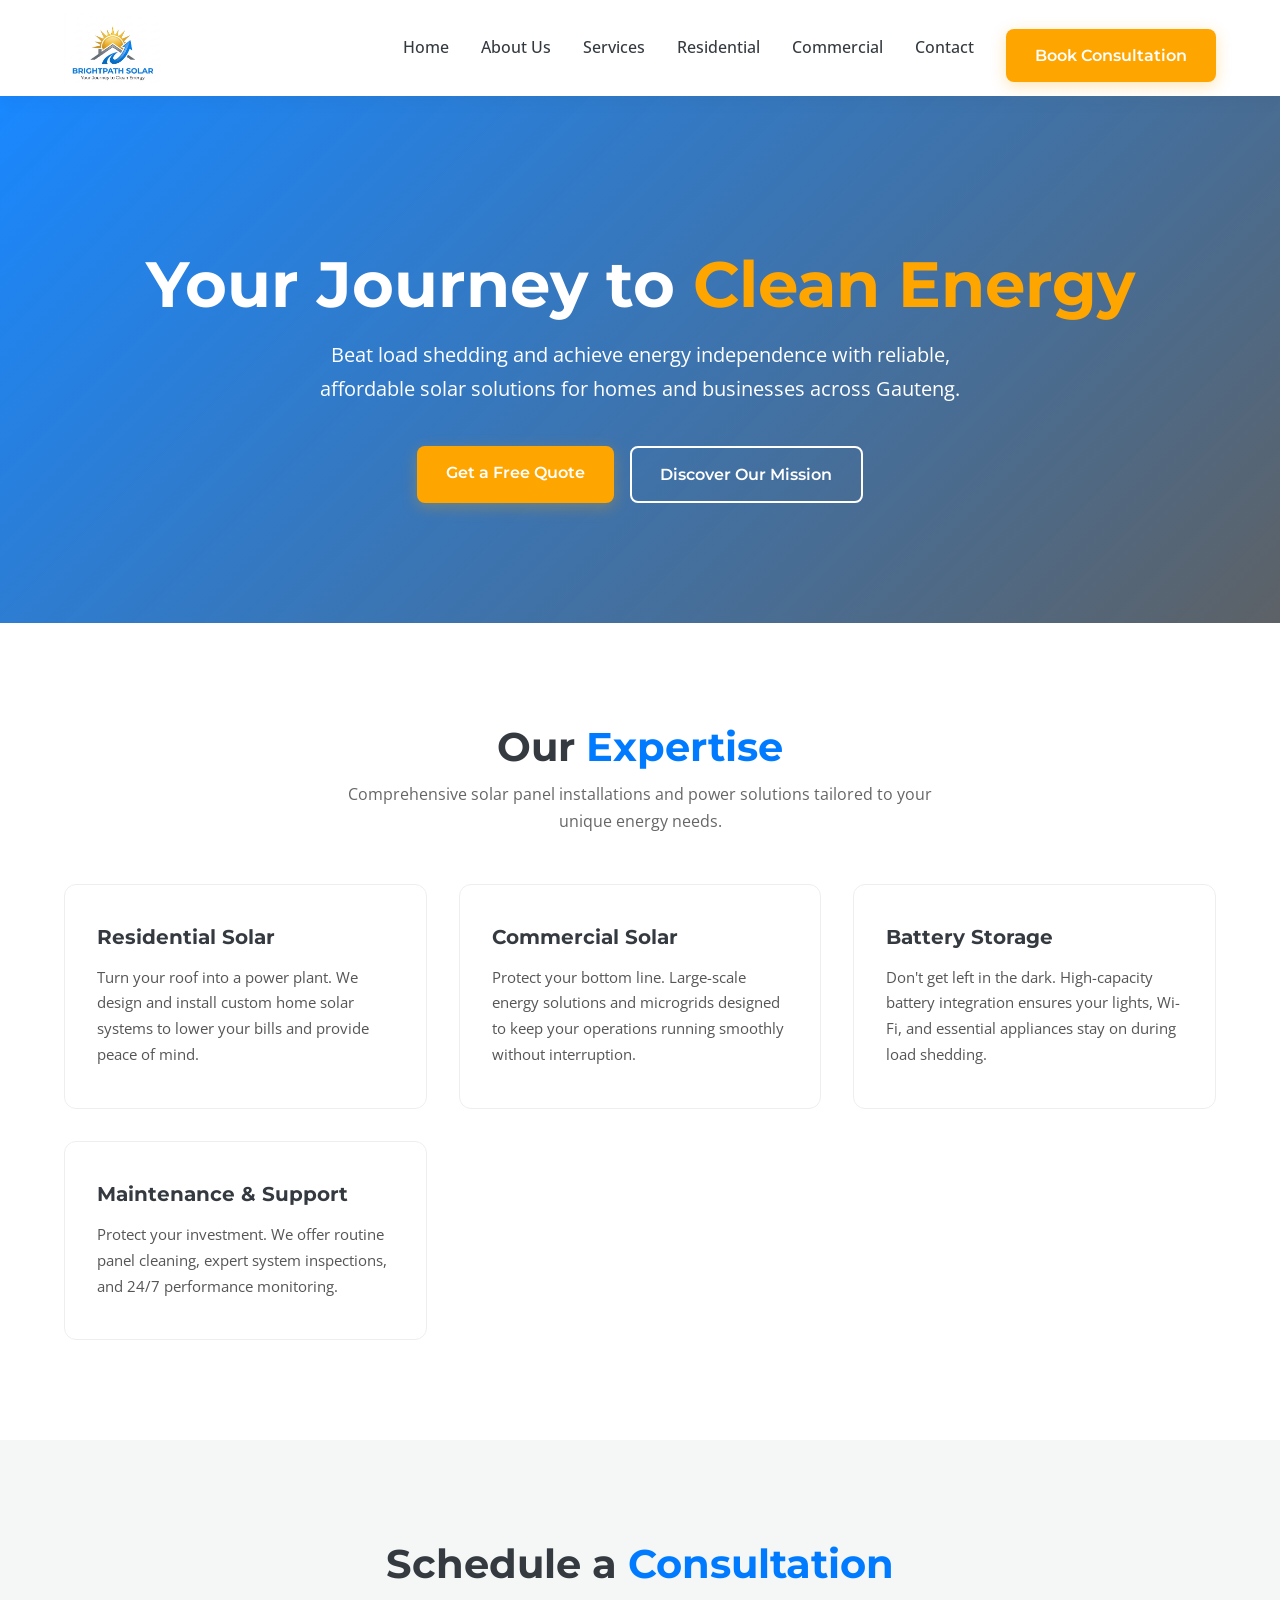
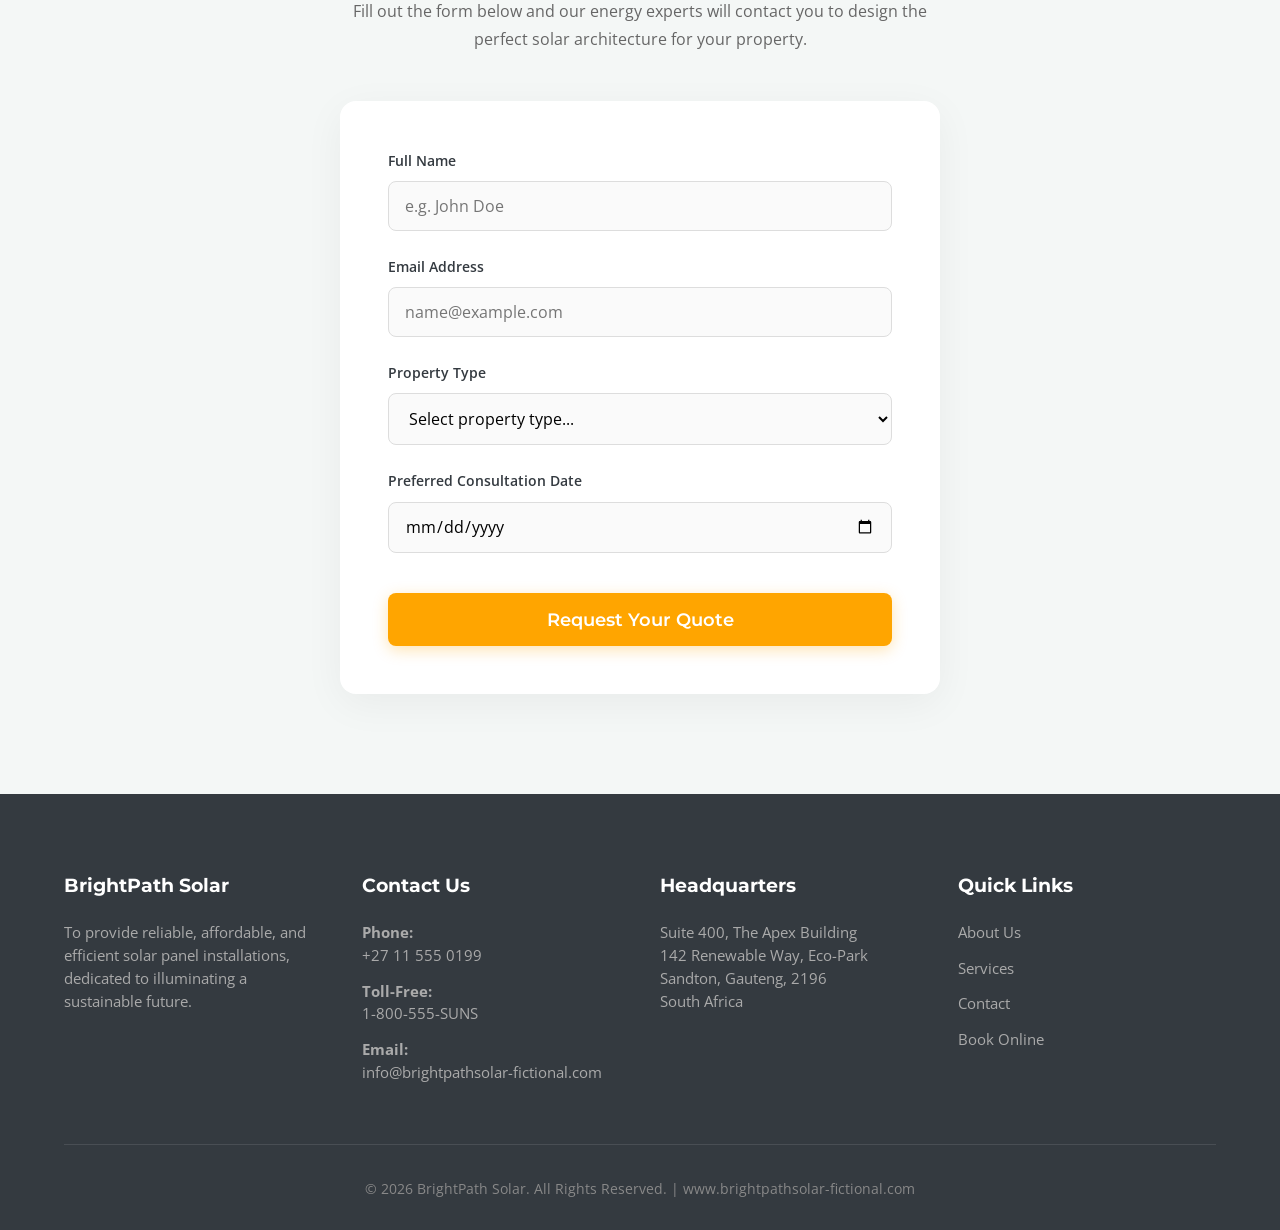
==== commit a627ea66: "Remove Book Consultation link from header" ====
--- a/index.html
+++ b/index.html
@@ -147,7 +147,6 @@
             </ul>
         </nav>
 
-        <a href="#booking" class="btn btn-primary header-cta">Book Consultation</a>
         
         <button class="hamburger" id="hamburger" aria-label="Toggle menu">
             <span></span>
